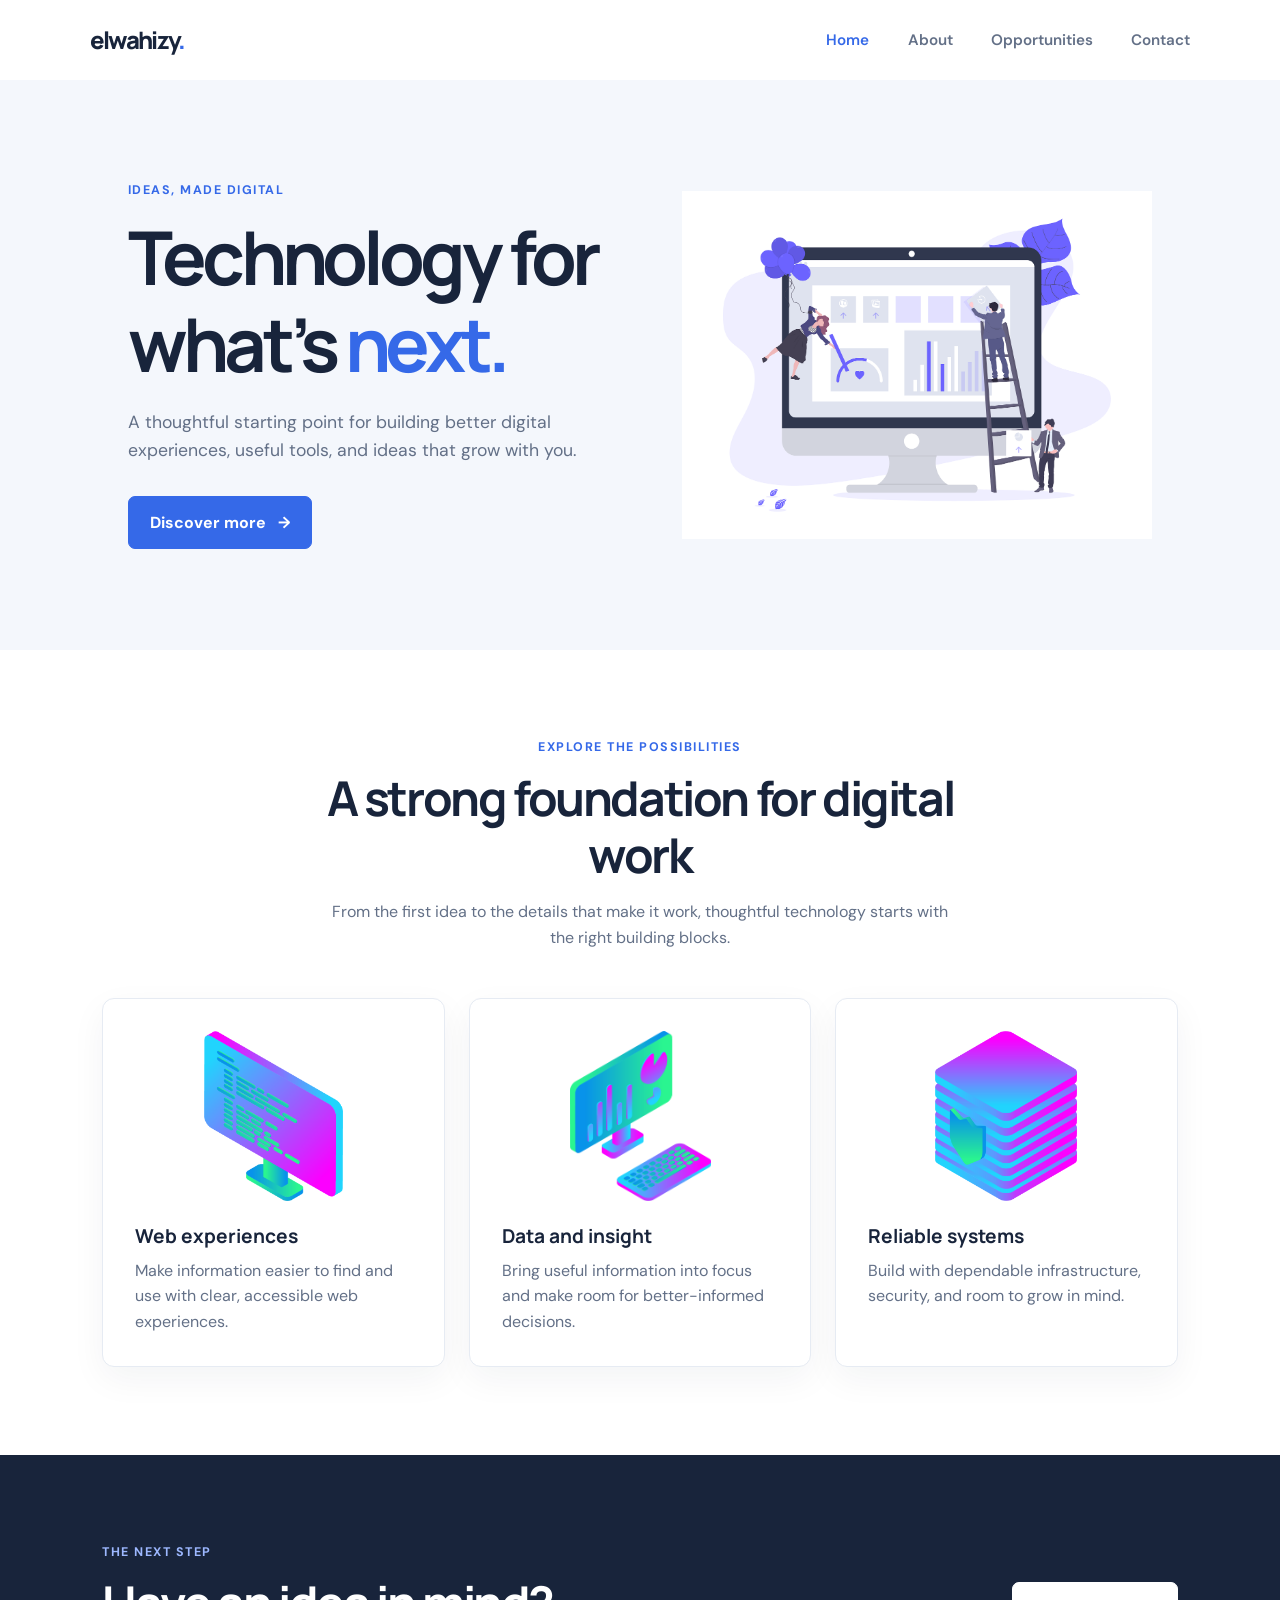
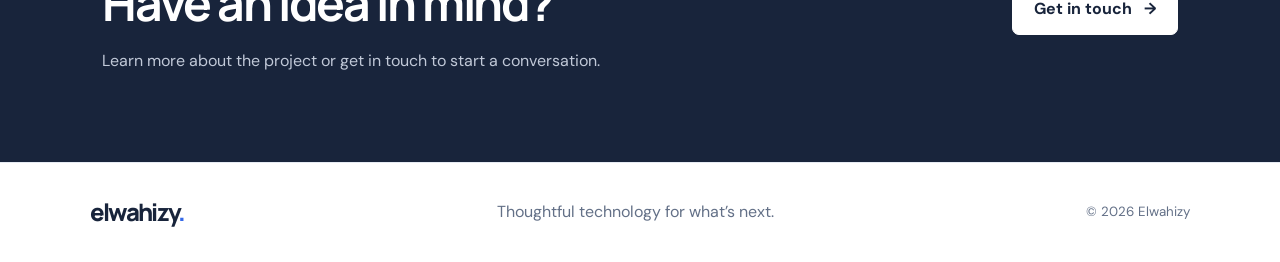
==== index.html @ 91eff5b7 "Repair canonical website and Pages root Move site from website/ to repo root, add .nojekyll, replace" ====
<!doctype html>
<html lang="en">
<head>
  <meta charset="utf-8">
  <meta name="viewport" content="width=device-width, initial-scale=1">
  <meta name="description" content="Explore thoughtful technology, web, and digital project ideas.">
  <title>Elwahizy | Technology for what’s next</title>
  <link rel="stylesheet" href="./style.css">
</head>
<body>
  <a class="skip-link" href="#main">Skip to content</a>
  <header class="site-header">
    <a class="brand" href="./index.html" aria-label="Elwahizy home">elwahizy<span>.</span></a>
    <nav aria-label="Main navigation">
      <ul class="main-nav">
        <li><a aria-current="page" href="./index.html">Home</a></li>
        <li><a href="./about.html">About</a></li>
        <li><a href="./jobs.html">Opportunities</a></li>
        <li><a href="./contact.html">Contact</a></li>
      </ul>
    </nav>
  </header>

  <main id="main">
    <section class="hero">
      <div class="hero-copy">
        <p class="eyebrow">Ideas, made digital</p>
        <h1>Technology for what’s <span>next.</span></h1>
        <p class="hero-text">A thoughtful starting point for building better digital experiences, useful tools, and ideas that grow with you.</p>
        <a class="button" href="./about.html">Discover more <span aria-hidden="true">→</span></a>
      </div>
      <img class="hero-image" src="./images/img/undraw.png" alt="Illustration of a person working at a computer">
    </section>

    <section class="services section" aria-labelledby="services-title">
      <div class="section-heading">
        <p class="eyebrow">Explore the possibilities</p>
        <h2 id="services-title">A strong foundation for digital work</h2>
        <p>From the first idea to the details that make it work, thoughtful technology starts with the right building blocks.</p>
      </div>
      <div class="card-grid">
        <article class="service-card">
          <img src="./images/img/monitor_coding_2.png" alt="" loading="lazy">
          <h3>Web experiences</h3>
          <p>Make information easier to find and use with clear, accessible web experiences.</p>
        </article>
        <article class="service-card">
          <img src="./images/img/desktop_analytics_2.png" alt="" loading="lazy">
          <h3>Data and insight</h3>
          <p>Bring useful information into focus and make room for better-informed decisions.</p>
        </article>
        <article class="service-card">
          <img src="./images/img/server_safe_2.png" alt="" loading="lazy">
          <h3>Reliable systems</h3>
          <p>Build with dependable infrastructure, security, and room to grow in mind.</p>
        </article>
      </div>
    </section>

    <section class="cta section">
      <div>
        <p class="eyebrow">The next step</p>
        <h2>Have an idea in mind?</h2>
        <p>Learn more about the project or get in touch to start a conversation.</p>
      </div>
      <a class="button button-light" href="./contact.html">Get in touch <span aria-hidden="true">→</span></a>
    </section>
  </main>

  <footer class="site-footer">
    <a class="brand" href="./index.html">elwahizy<span>.</span></a>
    <p>Thoughtful technology for what’s next.</p>
    <small>© 2026 Elwahizy</small>
  </footer>
</body>
</html>
---- style.css ----
@import url('https://fonts.googleapis.com/css2?family=DM+Sans:wght@400;500;600;700&family=Manrope:wght@400;500;600;700;800&display=swap');

:root {
  color-scheme: light;
  --ink: #18243b;
  --muted: #637087;
  --blue: #3569e8;
  --blue-dark: #244fc0;
  --pale: #f4f7fc;
  --line: #e6ebf3;
}

* {
  box-sizing: border-box;
}

html {
  scroll-behavior: smooth;
}

body {
  margin: 0;
  color: var(--ink);
  font-family: 'DM Sans', sans-serif;
  line-height: 1.6;
}

a {
  color: inherit;
}

a:focus-visible {
  outline: 3px solid #f1ab48;
  outline-offset: 4px;
}

.skip-link {
  position: absolute;
  top: -5rem;
  left: 1rem;
  z-index: 2;
  padding: 0.75rem 1rem;
  background: #fff;
}

.skip-link:focus {
  top: 1rem;
}

.site-header {
  position: relative;
  z-index: 1;
  display: flex;
  min-height: 80px;
  align-items: center;
  justify-content: space-between;
  gap: 1.5rem;
  padding: 0 clamp(1.25rem, 7vw, 7rem);
  background: #fff;
}

.brand {
  color: var(--ink);
  font-family: 'Manrope', sans-serif;
  font-size: 1.5rem;
  font-weight: 800;
  letter-spacing: -0.07em;
  text-decoration: none;
}

.brand span {
  color: var(--blue);
}

.main-nav {
  display: flex;
  align-items: center;
  gap: clamp(1rem, 3vw, 2.5rem);
  margin: 0;
  padding: 0;
  list-style: none;
}

.main-nav a {
  color: var(--muted);
  font-size: 0.95rem;
  font-weight: 600;
  text-decoration: none;
  transition: color 160ms ease;
}

.main-nav a:hover,
.main-nav a[aria-current="page"] {
  color: var(--blue);
}

.hero {
  display: grid;
  min-height: 570px;
  grid-template-columns: minmax(0, 1fr) minmax(300px, 0.9fr);
  align-items: center;
  gap: 2rem;
  padding: 4rem clamp(1.25rem, 10vw, 10rem);
  background: var(--pale);
}

.hero-copy {
  max-width: 600px;
}

.eyebrow {
  margin: 0 0 0.75rem;
  color: var(--blue);
  font-size: 0.78rem;
  font-weight: 700;
  letter-spacing: 0.12em;
  text-transform: uppercase;
}

h1,
h2,
h3 {
  margin-top: 0;
  font-family: 'Manrope', sans-serif;
  line-height: 1.18;
}

h1 {
  max-width: 630px;
  margin-bottom: 1.25rem;
  font-size: clamp(2.8rem, 5.8vw, 5rem);
  letter-spacing: -0.065em;
}

h1 span {
  color: var(--blue);
}

.hero-text {
  max-width: 500px;
  margin: 0 0 2rem;
  color: var(--muted);
  font-size: 1.1rem;
}

.button {
  display: inline-flex;
  min-height: 50px;
  align-items: center;
  justify-content: center;
  gap: 0.75rem;
  padding: 0.8rem 1.3rem;
  border: 1px solid var(--blue);
  border-radius: 7px;
  background: var(--blue);
  color: #fff;
  font-weight: 700;
  text-decoration: none;
  transition: background 160ms ease, transform 160ms ease;
}

.button:hover {
  transform: translateY(-2px);
  border-color: var(--blue-dark);
  background: var(--blue-dark);
}

.hero-image {
  display: block;
  width: 100%;
  max-width: 490px;
  max-height: 400px;
  justify-self: end;
  object-fit: contain;
}

.section {
  padding: 5.5rem clamp(1.25rem, 8vw, 8rem);
}

.section-heading {
  max-width: 640px;
  margin: 0 auto 3rem;
  text-align: center;
}

.section-heading h2,
.cta h2,
.page-hero h1 {
  margin-bottom: 1rem;
  font-size: clamp(2rem, 4vw, 3rem);
  letter-spacing: -0.05em;
}

.section-heading > p:last-child,
.cta > div > p:last-child {
  margin-bottom: 0;
  color: var(--muted);
}

.card-grid {
  display: grid;
  max-width: 1120px;
  grid-template-columns: repeat(3, minmax(0, 1fr));
  gap: 1.5rem;
  margin: 0 auto;
}

.service-card {
  padding: 2rem;
  border: 1px solid var(--line);
  border-radius: 12px;
  background: #fff;
  box-shadow: 0 12px 35px rgb(24 36 59 / 5%);
}

.service-card img {
  display: block;
  width: 100%;
  height: 170px;
  margin-bottom: 1.5rem;
  object-fit: contain;
}

.service-card h3 {
  margin-bottom: 0.6rem;
  font-size: 1.2rem;
}

.service-card p {
  margin: 0;
  color: var(--muted);
}

.cta {
  display: flex;
  align-items: center;
  justify-content: space-between;
  gap: 2rem;
  background: var(--ink);
  color: #fff;
}

.cta h2 {
  margin-bottom: 0.5rem;
}

.cta .eyebrow {
  color: #9db8ff;
}

.cta > div > p:last-child {
  color: #c1c9d8;
}

.button-light {
  flex-shrink: 0;
  border-color: #fff;
  background: #fff;
  color: var(--ink);
}

.button-light:hover {
  border-color: #e8edfa;
  background: #e8edfa;
  color: var(--ink);
}

.page-hero {
  min-height: 390px;
  padding: 6rem clamp(1.25rem, 10vw, 10rem);
  background: var(--pale);
}

.page-hero h1 {
  max-width: 760px;
  font-size: clamp(2.7rem, 5vw, 4.5rem);
}

.page-hero > p:last-child,
.content-section > p {
  max-width: 680px;
  color: var(--muted);
  font-size: 1.1rem;
}

.content-section {
  min-height: 300px;
}

.content-section h2 {
  font-size: 1.75rem;
}

.site-footer {
  display: flex;
  min-height: 100px;
  align-items: center;
  justify-content: space-between;
  gap: 1.5rem;
  padding: 1.5rem clamp(1.25rem, 7vw, 7rem);
  border-top: 1px solid var(--line);
}

.site-footer p,
.site-footer small {
  margin: 0;
  color: var(--muted);
}

@media (max-width: 760px) {
  .site-header {
    min-height: 72px;
    flex-wrap: wrap;
    justify-content: center;
    padding-top: 0.75rem;
    padding-bottom: 0.75rem;
  }

  .main-nav {
    flex-wrap: wrap;
    justify-content: center;
    gap: 0.75rem 1.25rem;
  }

  .hero {
    min-height: auto;
    grid-template-columns: 1fr;
    gap: 2.5rem;
    padding-top: 4rem;
    padding-bottom: 4rem;
  }

  .hero-image {
    width: min(100%, 420px);
    justify-self: center;
  }

  .card-grid {
    grid-template-columns: 1fr;
  }

  .service-card {
    display: grid;
    grid-template-columns: minmax(100px, 0.4fr) 1fr;
    align-items: center;
    column-gap: 1.5rem;
  }

  .service-card img {
    grid-row: span 2;
    height: 120px;
    margin: 0;
  }

  .service-card h3 {
    align-self: end;
  }

  .cta,
  .site-footer {
    align-items: flex-start;
    flex-direction: column;
  }
}

@media (max-width: 420px) {
  .main-nav {
    gap: 0.5rem 0.9rem;
  }

  .main-nav a {
    font-size: 0.85rem;
  }

  .section {
    padding-top: 4rem;
    padding-bottom: 4rem;
  }

  .service-card {
    display: block;
  }

  .service-card img {
    height: 140px;
    margin-bottom: 1.25rem;
  }
}

@media (prefers-reduced-motion: reduce) {
  *,
  *::before,
  *::after {
    scroll-behavior: auto !important;
    transition-duration: 0.01ms !important;
  }
}

.value-list {
  max-width: 680px;
  margin: 0 0 2rem;
  padding-left: 1.25rem;
  color: var(--muted);
  font-size: 1.1rem;
}

.value-list li + li {
  margin-top: 0.5rem;
}

.content-section a:not(.button) {
  color: var(--blue-dark);
  text-underline-offset: 3px;
}

.content-section {
  min-height: 0;
}
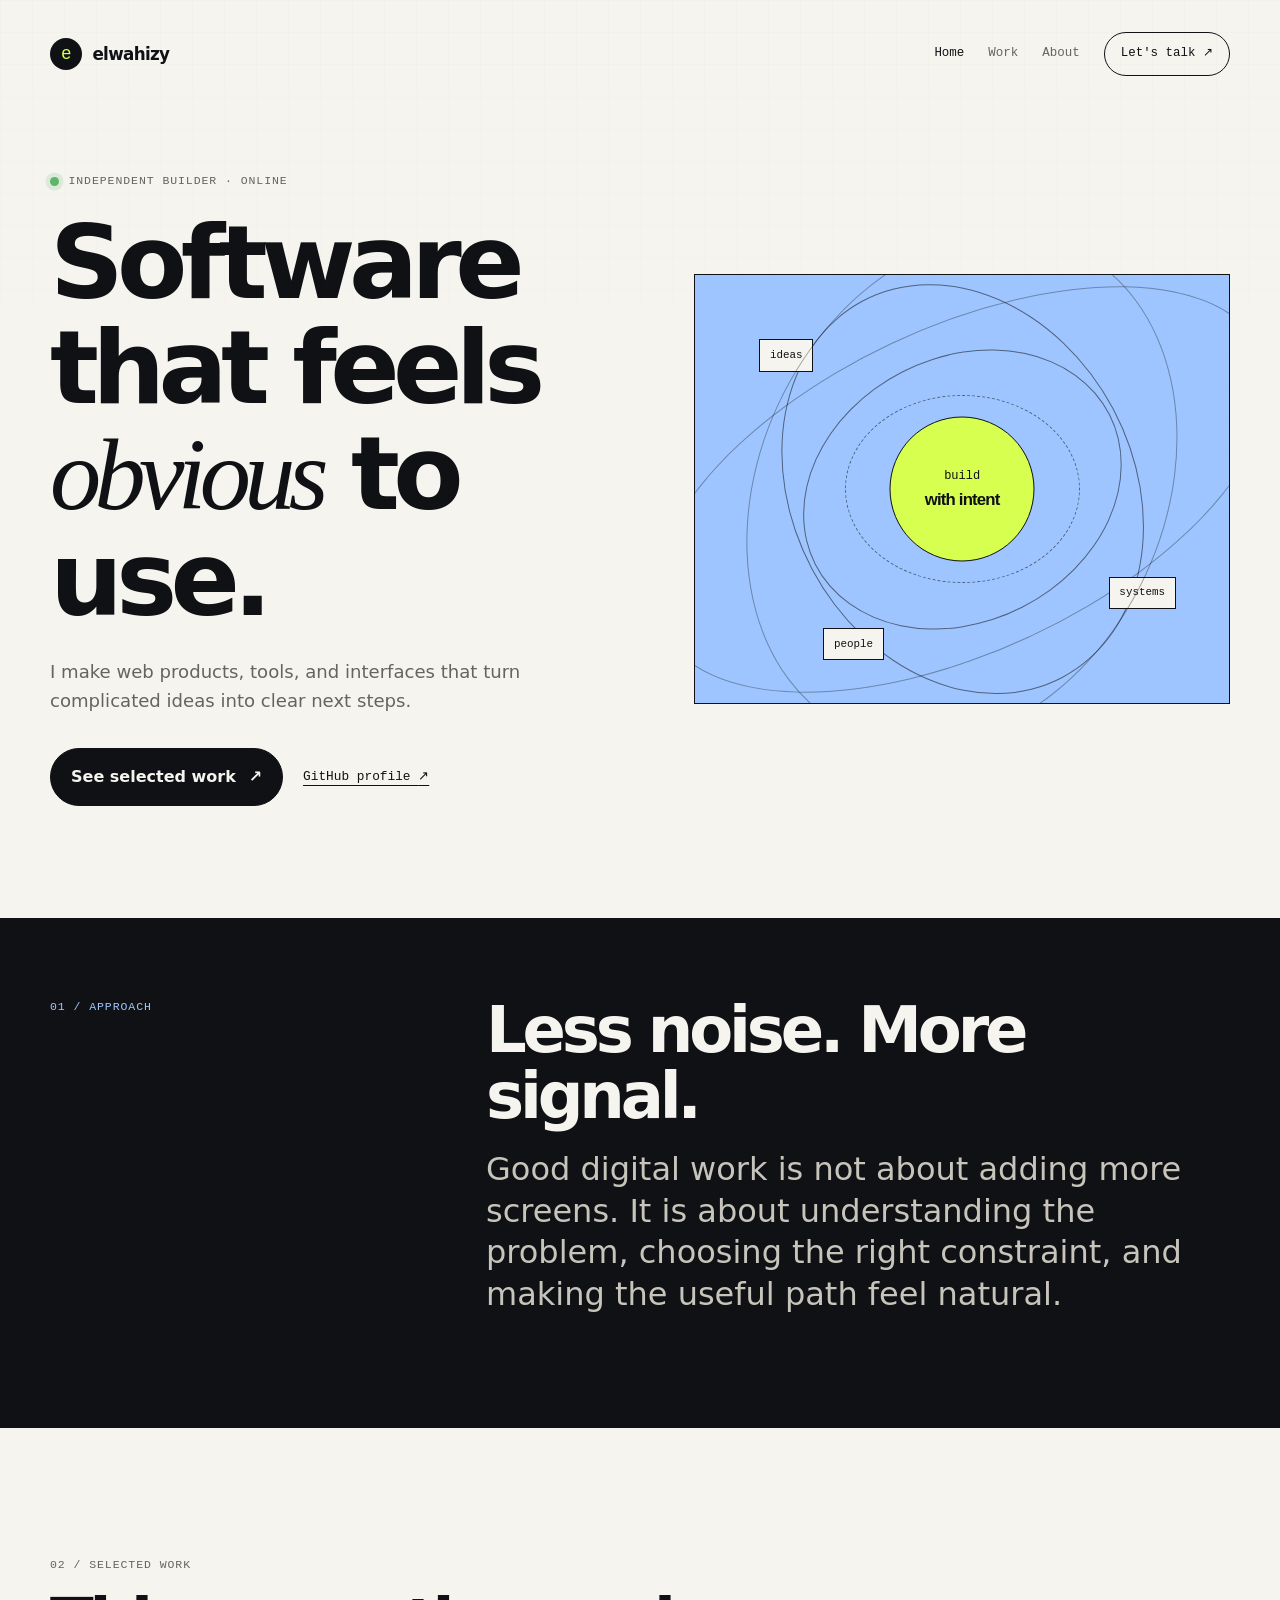
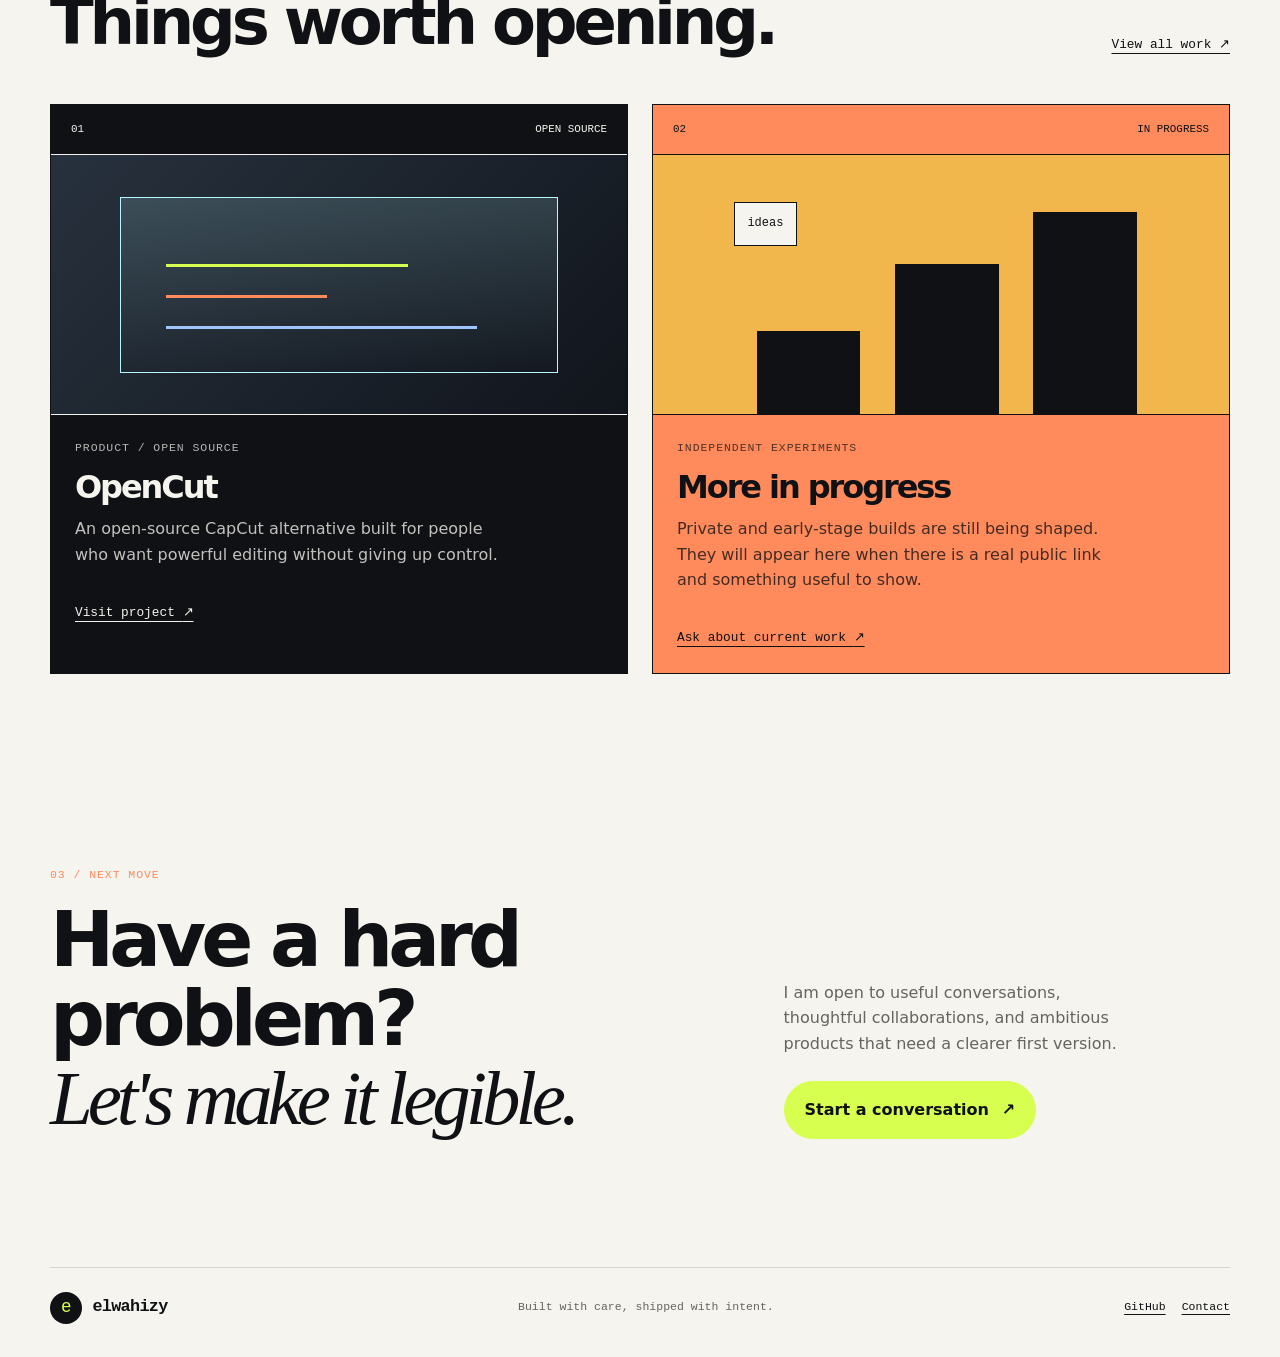
==== commit 2ffc2259: "Modernize personal site and repair Pages root" ====
--- a/index.html
+++ b/index.html
@@ -1,76 +1,14 @@
 <!doctype html>
 <html lang="en">
 <head>
-  <meta charset="utf-8">
-  <meta name="viewport" content="width=device-width, initial-scale=1">
-  <meta name="description" content="Explore thoughtful technology, web, and digital project ideas.">
-  <title>Elwahizy | Technology for what’s next</title>
-  <link rel="stylesheet" href="./style.css">
+<meta charset="utf-8"><meta name="viewport" content="width=device-width, initial-scale=1"><meta name="description" content="Elwahizy builds thoughtful web experiences and open-source tools with a bias toward clarity and momentum."><meta name="theme-color" content="#101114"><meta property="og:type" content="website"><meta property="og:title" content="Elwahizy — useful software, clearly made"><meta property="og:description" content="A personal portfolio for Elwahizy: selected work, experiments, and ways to connect."><meta property="og:image" content="https://elwahizy.github.io/elwahizy.website/og-image.svg"><meta property="og:url" content="https://elwahizy.github.io/elwahizy.website/"><meta name="twitter:card" content="summary_large_image"><link rel="canonical" href="https://elwahizy.github.io/elwahizy.website/"><link rel="icon" href="./favicon.svg" type="image/svg+xml"><link rel="stylesheet" href="./style.css"><title>Elwahizy — useful software, clearly made</title>
 </head>
-<body>
-  <a class="skip-link" href="#main">Skip to content</a>
-  <header class="site-header">
-    <a class="brand" href="./index.html" aria-label="Elwahizy home">elwahizy<span>.</span></a>
-    <nav aria-label="Main navigation">
-      <ul class="main-nav">
-        <li><a aria-current="page" href="./index.html">Home</a></li>
-        <li><a href="./about.html">About</a></li>
-        <li><a href="./jobs.html">Opportunities</a></li>
-        <li><a href="./contact.html">Contact</a></li>
-      </ul>
-    </nav>
-  </header>
-
-  <main id="main">
-    <section class="hero">
-      <div class="hero-copy">
-        <p class="eyebrow">Ideas, made digital</p>
-        <h1>Technology for what’s <span>next.</span></h1>
-        <p class="hero-text">A thoughtful starting point for building better digital experiences, useful tools, and ideas that grow with you.</p>
-        <a class="button" href="./about.html">Discover more <span aria-hidden="true">→</span></a>
-      </div>
-      <img class="hero-image" src="./images/img/undraw.png" alt="Illustration of a person working at a computer">
-    </section>
-
-    <section class="services section" aria-labelledby="services-title">
-      <div class="section-heading">
-        <p class="eyebrow">Explore the possibilities</p>
-        <h2 id="services-title">A strong foundation for digital work</h2>
-        <p>From the first idea to the details that make it work, thoughtful technology starts with the right building blocks.</p>
-      </div>
-      <div class="card-grid">
-        <article class="service-card">
-          <img src="./images/img/monitor_coding_2.png" alt="" loading="lazy">
-          <h3>Web experiences</h3>
-          <p>Make information easier to find and use with clear, accessible web experiences.</p>
-        </article>
-        <article class="service-card">
-          <img src="./images/img/desktop_analytics_2.png" alt="" loading="lazy">
-          <h3>Data and insight</h3>
-          <p>Bring useful information into focus and make room for better-informed decisions.</p>
-        </article>
-        <article class="service-card">
-          <img src="./images/img/server_safe_2.png" alt="" loading="lazy">
-          <h3>Reliable systems</h3>
-          <p>Build with dependable infrastructure, security, and room to grow in mind.</p>
-        </article>
-      </div>
-    </section>
-
-    <section class="cta section">
-      <div>
-        <p class="eyebrow">The next step</p>
-        <h2>Have an idea in mind?</h2>
-        <p>Learn more about the project or get in touch to start a conversation.</p>
-      </div>
-      <a class="button button-light" href="./contact.html">Get in touch <span aria-hidden="true">→</span></a>
-    </section>
-  </main>
-
-  <footer class="site-footer">
-    <a class="brand" href="./index.html">elwahizy<span>.</span></a>
-    <p>Thoughtful technology for what’s next.</p>
-    <small>© 2026 Elwahizy</small>
-  </footer>
-</body>
+<body><a class="skip-link" href="#main">Skip to content</a>
+<header class="site-header"><a class="wordmark" href="./index.html" aria-label="Elwahizy home"><span class="wordmark-mark">e</span><span>elwahizy</span></a><nav class="site-nav" aria-label="Primary navigation"><a aria-current="page" href="./index.html">Home</a><a href="./projects.html">Work</a><a href="./about.html">About</a><a class="nav-cta" href="./contact.html">Let's talk <span aria-hidden="true">↗</span></a></nav></header>
+<main id="main">
+<section class="hero shell"><div class="hero-copy"><p class="kicker"><span class="status-dot"></span> Independent builder · online</p><h1>Software that feels <em>obvious</em> to use.</h1><p class="hero-lede">I make web products, tools, and interfaces that turn complicated ideas into clear next steps.</p><div class="hero-actions"><a class="button button-primary" href="./projects.html">See selected work <span aria-hidden="true">↗</span></a><a class="text-link" href="https://github.com/elwahizy" target="_blank" rel="noreferrer">GitHub profile <span aria-hidden="true">↗</span></a></div></div><div class="hero-art" aria-label="Abstract illustration of connected product layers" role="img"><div class="orbit orbit-one"></div><div class="orbit orbit-two"></div><div class="orbit orbit-three"></div><div class="hero-core"><span>build</span><strong>with intent</strong></div><span class="art-label art-label-one">ideas</span><span class="art-label art-label-two">systems</span><span class="art-label art-label-three">people</span></div></section>
+<section class="intro-band"><div class="shell split-intro"><p class="section-index">01 / Approach</p><div><h2>Less noise. More signal.</h2><p class="large-copy">Good digital work is not about adding more screens. It is about understanding the problem, choosing the right constraint, and making the useful path feel natural.</p></div></div></section>
+<section class="section shell" aria-labelledby="work-title"><div class="section-heading"><div><p class="section-index">02 / Selected work</p><h2 id="work-title">Things worth opening.</h2></div><a class="text-link" href="./projects.html">View all work <span aria-hidden="true">↗</span></a></div><div class="project-grid"><article class="project-card project-card-dark"><div class="project-card-top"><span>01</span><span>Open source</span></div><div class="project-visual visual-opencut"><span class="visual-window"></span><span class="visual-line line-one"></span><span class="visual-line line-two"></span><span class="visual-line line-three"></span></div><div class="project-card-body"><p class="project-type">Product / open source</p><h3>OpenCut</h3><p>An open-source CapCut alternative built for people who want powerful editing without giving up control.</p><a class="card-link" href="https://opencut.app" target="_blank" rel="noreferrer">Visit project <span aria-hidden="true">↗</span></a></div></article><article class="project-card project-card-warm"><div class="project-card-top"><span>02</span><span>In progress</span></div><div class="project-visual visual-leonida"><span class="metric metric-one">ideas</span><span class="metric metric-two">testing</span><span class="visual-bar bar-one"></span><span class="visual-bar bar-two"></span><span class="visual-bar bar-three"></span></div><div class="project-card-body"><p class="project-type">Independent experiments</p><h3>More in progress</h3><p>Private and early-stage builds are still being shaped. They will appear here when there is a real public link and something useful to show.</p><a class="card-link" href="./contact.html">Ask about current work <span aria-hidden="true">↗</span></a></div></article></div></section>
+<section class="closing-cta shell" aria-labelledby="contact-title"><p class="section-index">03 / Next move</p><div class="closing-layout"><h2 id="contact-title">Have a hard problem?<br><em>Let's make it legible.</em></h2><div><p>I am open to useful conversations, thoughtful collaborations, and ambitious products that need a clearer first version.</p><a class="button button-light" href="./contact.html">Start a conversation <span aria-hidden="true">↗</span></a></div></div></section>
+</main><footer class="site-footer shell"><a class="wordmark" href="./index.html"><span class="wordmark-mark">e</span><span>elwahizy</span></a><p>Built with care, shipped with intent.</p><div class="footer-links"><a href="https://github.com/elwahizy" target="_blank" rel="noreferrer">GitHub</a><a href="./contact.html">Contact</a></div></footer></body>
 </html>
--- a/style.css
+++ b/style.css
@@ -1,419 +1 @@
-@import url('https://fonts.googleapis.com/css2?family=DM+Sans:wght@400;500;600;700&family=Manrope:wght@400;500;600;700;800&display=swap');
-
-:root {
-  color-scheme: light;
-  --ink: #18243b;
-  --muted: #637087;
-  --blue: #3569e8;
-  --blue-dark: #244fc0;
-  --pale: #f4f7fc;
-  --line: #e6ebf3;
-}
-
-* {
-  box-sizing: border-box;
-}
-
-html {
-  scroll-behavior: smooth;
-}
-
-body {
-  margin: 0;
-  color: var(--ink);
-  font-family: 'DM Sans', sans-serif;
-  line-height: 1.6;
-}
-
-a {
-  color: inherit;
-}
-
-a:focus-visible {
-  outline: 3px solid #f1ab48;
-  outline-offset: 4px;
-}
-
-.skip-link {
-  position: absolute;
-  top: -5rem;
-  left: 1rem;
-  z-index: 2;
-  padding: 0.75rem 1rem;
-  background: #fff;
-}
-
-.skip-link:focus {
-  top: 1rem;
-}
-
-.site-header {
-  position: relative;
-  z-index: 1;
-  display: flex;
-  min-height: 80px;
-  align-items: center;
-  justify-content: space-between;
-  gap: 1.5rem;
-  padding: 0 clamp(1.25rem, 7vw, 7rem);
-  background: #fff;
-}
-
-.brand {
-  color: var(--ink);
-  font-family: 'Manrope', sans-serif;
-  font-size: 1.5rem;
-  font-weight: 800;
-  letter-spacing: -0.07em;
-  text-decoration: none;
-}
-
-.brand span {
-  color: var(--blue);
-}
-
-.main-nav {
-  display: flex;
-  align-items: center;
-  gap: clamp(1rem, 3vw, 2.5rem);
-  margin: 0;
-  padding: 0;
-  list-style: none;
-}
-
-.main-nav a {
-  color: var(--muted);
-  font-size: 0.95rem;
-  font-weight: 600;
-  text-decoration: none;
-  transition: color 160ms ease;
-}
-
-.main-nav a:hover,
-.main-nav a[aria-current="page"] {
-  color: var(--blue);
-}
-
-.hero {
-  display: grid;
-  min-height: 570px;
-  grid-template-columns: minmax(0, 1fr) minmax(300px, 0.9fr);
-  align-items: center;
-  gap: 2rem;
-  padding: 4rem clamp(1.25rem, 10vw, 10rem);
-  background: var(--pale);
-}
-
-.hero-copy {
-  max-width: 600px;
-}
-
-.eyebrow {
-  margin: 0 0 0.75rem;
-  color: var(--blue);
-  font-size: 0.78rem;
-  font-weight: 700;
-  letter-spacing: 0.12em;
-  text-transform: uppercase;
-}
-
-h1,
-h2,
-h3 {
-  margin-top: 0;
-  font-family: 'Manrope', sans-serif;
-  line-height: 1.18;
-}
-
-h1 {
-  max-width: 630px;
-  margin-bottom: 1.25rem;
-  font-size: clamp(2.8rem, 5.8vw, 5rem);
-  letter-spacing: -0.065em;
-}
-
-h1 span {
-  color: var(--blue);
-}
-
-.hero-text {
-  max-width: 500px;
-  margin: 0 0 2rem;
-  color: var(--muted);
-  font-size: 1.1rem;
-}
-
-.button {
-  display: inline-flex;
-  min-height: 50px;
-  align-items: center;
-  justify-content: center;
-  gap: 0.75rem;
-  padding: 0.8rem 1.3rem;
-  border: 1px solid var(--blue);
-  border-radius: 7px;
-  background: var(--blue);
-  color: #fff;
-  font-weight: 700;
-  text-decoration: none;
-  transition: background 160ms ease, transform 160ms ease;
-}
-
-.button:hover {
-  transform: translateY(-2px);
-  border-color: var(--blue-dark);
-  background: var(--blue-dark);
-}
-
-.hero-image {
-  display: block;
-  width: 100%;
-  max-width: 490px;
-  max-height: 400px;
-  justify-self: end;
-  object-fit: contain;
-}
-
-.section {
-  padding: 5.5rem clamp(1.25rem, 8vw, 8rem);
-}
-
-.section-heading {
-  max-width: 640px;
-  margin: 0 auto 3rem;
-  text-align: center;
-}
-
-.section-heading h2,
-.cta h2,
-.page-hero h1 {
-  margin-bottom: 1rem;
-  font-size: clamp(2rem, 4vw, 3rem);
-  letter-spacing: -0.05em;
-}
-
-.section-heading > p:last-child,
-.cta > div > p:last-child {
-  margin-bottom: 0;
-  color: var(--muted);
-}
-
-.card-grid {
-  display: grid;
-  max-width: 1120px;
-  grid-template-columns: repeat(3, minmax(0, 1fr));
-  gap: 1.5rem;
-  margin: 0 auto;
-}
-
-.service-card {
-  padding: 2rem;
-  border: 1px solid var(--line);
-  border-radius: 12px;
-  background: #fff;
-  box-shadow: 0 12px 35px rgb(24 36 59 / 5%);
-}
-
-.service-card img {
-  display: block;
-  width: 100%;
-  height: 170px;
-  margin-bottom: 1.5rem;
-  object-fit: contain;
-}
-
-.service-card h3 {
-  margin-bottom: 0.6rem;
-  font-size: 1.2rem;
-}
-
-.service-card p {
-  margin: 0;
-  color: var(--muted);
-}
-
-.cta {
-  display: flex;
-  align-items: center;
-  justify-content: space-between;
-  gap: 2rem;
-  background: var(--ink);
-  color: #fff;
-}
-
-.cta h2 {
-  margin-bottom: 0.5rem;
-}
-
-.cta .eyebrow {
-  color: #9db8ff;
-}
-
-.cta > div > p:last-child {
-  color: #c1c9d8;
-}
-
-.button-light {
-  flex-shrink: 0;
-  border-color: #fff;
-  background: #fff;
-  color: var(--ink);
-}
-
-.button-light:hover {
-  border-color: #e8edfa;
-  background: #e8edfa;
-  color: var(--ink);
-}
-
-.page-hero {
-  min-height: 390px;
-  padding: 6rem clamp(1.25rem, 10vw, 10rem);
-  background: var(--pale);
-}
-
-.page-hero h1 {
-  max-width: 760px;
-  font-size: clamp(2.7rem, 5vw, 4.5rem);
-}
-
-.page-hero > p:last-child,
-.content-section > p {
-  max-width: 680px;
-  color: var(--muted);
-  font-size: 1.1rem;
-}
-
-.content-section {
-  min-height: 300px;
-}
-
-.content-section h2 {
-  font-size: 1.75rem;
-}
-
-.site-footer {
-  display: flex;
-  min-height: 100px;
-  align-items: center;
-  justify-content: space-between;
-  gap: 1.5rem;
-  padding: 1.5rem clamp(1.25rem, 7vw, 7rem);
-  border-top: 1px solid var(--line);
-}
-
-.site-footer p,
-.site-footer small {
-  margin: 0;
-  color: var(--muted);
-}
-
-@media (max-width: 760px) {
-  .site-header {
-    min-height: 72px;
-    flex-wrap: wrap;
-    justify-content: center;
-    padding-top: 0.75rem;
-    padding-bottom: 0.75rem;
-  }
-
-  .main-nav {
-    flex-wrap: wrap;
-    justify-content: center;
-    gap: 0.75rem 1.25rem;
-  }
-
-  .hero {
-    min-height: auto;
-    grid-template-columns: 1fr;
-    gap: 2.5rem;
-    padding-top: 4rem;
-    padding-bottom: 4rem;
-  }
-
-  .hero-image {
-    width: min(100%, 420px);
-    justify-self: center;
-  }
-
-  .card-grid {
-    grid-template-columns: 1fr;
-  }
-
-  .service-card {
-    display: grid;
-    grid-template-columns: minmax(100px, 0.4fr) 1fr;
-    align-items: center;
-    column-gap: 1.5rem;
-  }
-
-  .service-card img {
-    grid-row: span 2;
-    height: 120px;
-    margin: 0;
-  }
-
-  .service-card h3 {
-    align-self: end;
-  }
-
-  .cta,
-  .site-footer {
-    align-items: flex-start;
-    flex-direction: column;
-  }
-}
-
-@media (max-width: 420px) {
-  .main-nav {
-    gap: 0.5rem 0.9rem;
-  }
-
-  .main-nav a {
-    font-size: 0.85rem;
-  }
-
-  .section {
-    padding-top: 4rem;
-    padding-bottom: 4rem;
-  }
-
-  .service-card {
-    display: block;
-  }
-
-  .service-card img {
-    height: 140px;
-    margin-bottom: 1.25rem;
-  }
-}
-
-@media (prefers-reduced-motion: reduce) {
-  *,
-  *::before,
-  *::after {
-    scroll-behavior: auto !important;
-    transition-duration: 0.01ms !important;
-  }
-}
-
-.value-list {
-  max-width: 680px;
-  margin: 0 0 2rem;
-  padding-left: 1.25rem;
-  color: var(--muted);
-  font-size: 1.1rem;
-}
-
-.value-list li + li {
-  margin-top: 0.5rem;
-}
-
-.content-section a:not(.button) {
-  color: var(--blue-dark);
-  text-underline-offset: 3px;
-}
-
-.content-section {
-  min-height: 0;
-}
+:root{--ink:#101114;--paper:#f5f4ef;--muted:#65645e;--line:#d8d6ce;--acid:#d7ff4f;--blue:#9ec5ff;--orange:#ff8a5b;--max:1180px}*{box-sizing:border-box}html{scroll-behavior:smooth}body{margin:0;background:var(--paper);color:var(--ink);font-family:Manrope,system-ui,sans-serif;line-height:1.6}body:before{content:"";position:fixed;inset:0;pointer-events:none;opacity:.17;background-image:linear-gradient(rgba(16,17,20,.08) 1px,transparent 1px),linear-gradient(90deg,rgba(16,17,20,.08) 1px,transparent 1px);background-size:32px 32px;mask-image:linear-gradient(to bottom,black,transparent 80%)}a{color:inherit}button,a{outline-offset:4px}a:focus-visible{outline:3px solid var(--orange);border-radius:2px}.shell{width:min(calc(100% - 3rem),var(--max));margin-inline:auto}.skip-link{position:absolute;left:1rem;top:-5rem;z-index:20;padding:.7rem 1rem;background:var(--acid);color:var(--ink);font-weight:700}.skip-link:focus{top:1rem}.site-header{position:relative;z-index:2;display:flex;align-items:center;justify-content:space-between;gap:2rem;width:min(calc(100% - 3rem),var(--max));margin:0 auto;padding:2rem 0}.wordmark{display:inline-flex;align-items:center;gap:.65rem;font-size:1.05rem;font-weight:800;letter-spacing:-.04em;text-decoration:none}.wordmark-mark{display:grid;width:2rem;height:2rem;place-items:center;border-radius:50%;background:var(--ink);color:var(--acid);font-family:"DM Mono",monospace;font-size:1.1rem;font-weight:500}.site-nav{display:flex;align-items:center;gap:1.5rem;font-family:"DM Mono",monospace;font-size:.78rem}.site-nav a{text-decoration:none}.site-nav a:not(.nav-cta){color:var(--muted)}.site-nav a:not(.nav-cta):hover,.site-nav a[aria-current=page]:not(.nav-cta){color:var(--ink)}.nav-cta{padding:.7rem 1rem;border:1px solid var(--ink);border-radius:999px;background:transparent}.nav-cta:hover{background:var(--ink);color:var(--paper)}.hero{display:grid;grid-template-columns:minmax(0,1.04fr) minmax(320px,.96fr);align-items:center;gap:4rem;min-height:650px;padding:4rem 0 7rem}.kicker,.section-index,.project-type{font-family:"DM Mono",monospace;font-size:.72rem;letter-spacing:.08em;text-transform:uppercase}.kicker{display:flex;align-items:center;gap:.6rem;color:var(--muted)}.status-dot{width:.55rem;height:.55rem;border-radius:50%;background:#5eb66a;box-shadow:0 0 0 .28rem rgba(94,182,106,.16)}h1,h2,h3,p{margin-top:0}h1,h2,h3{letter-spacing:-.065em;line-height:1.03}h1{max-width:730px;margin:1.2rem 0 1.6rem;font-size:clamp(3.6rem,8vw,7.4rem);font-weight:700}h1 em,h2 em{font-family:Georgia,serif;font-weight:400}.hero-lede{max-width:520px;margin-bottom:2rem;color:var(--muted);font-size:1.13rem}.hero-actions{display:flex;align-items:center;flex-wrap:wrap;gap:1.25rem}.button{display:inline-flex;align-items:center;gap:.8rem;padding:.95rem 1.25rem;border:1px solid var(--ink);border-radius:999px;font-weight:700;text-decoration:none;transition:transform .2s ease,background .2s ease,color .2s ease}.button:hover{transform:translateY(-3px)}.button-primary{background:var(--ink);color:var(--paper)}.button-primary:hover{background:#303136}.button-light{background:var(--acid);color:var(--ink);border-color:var(--acid)}.text-link,.card-link{font-family:"DM Mono",monospace;font-size:.8rem;text-underline-offset:5px}.text-link{text-decoration:underline}.hero-art{position:relative;min-height:430px;overflow:hidden;border:1px solid var(--ink);background:var(--blue)}.hero-art:before,.hero-art:after{content:"";position:absolute;border:1px solid rgba(16,17,20,.35);border-radius:50%}.hero-art:before{inset:12% -12%;transform:rotate(-25deg)}.hero-art:after{inset:-12% 12%;transform:rotate(25deg)}.orbit{position:absolute;inset:10%;border:1px solid rgba(16,17,20,.55);border-radius:50%}.orbit-one{transform:rotate(62deg)}.orbit-two{inset:19%;transform:rotate(-27deg)}.orbit-three{inset:28%;border-style:dashed}.hero-core{position:absolute;top:50%;left:50%;display:flex;width:145px;height:145px;align-items:center;justify-content:center;flex-direction:column;transform:translate(-50%,-50%);border:1px solid var(--ink);border-radius:50%;background:var(--acid);font-family:"DM Mono",monospace;font-size:.75rem;line-height:1.1;text-align:center}.hero-core strong{max-width:90px;margin-top:.45rem;font-family:Manrope,sans-serif;font-size:1.05rem;letter-spacing:-.05em}.art-label{position:absolute;padding:.4rem .6rem;border:1px solid var(--ink);background:var(--paper);font-family:"DM Mono",monospace;font-size:.68rem}.art-label-one{top:15%;left:12%}.art-label-two{right:10%;bottom:22%}.art-label-three{bottom:10%;left:24%}.intro-band{padding:5rem 0;background:var(--ink);color:var(--paper)}.split-intro{display:grid;grid-template-columns:1fr 2fr;gap:4rem}.section-index{margin-bottom:1rem;color:var(--muted)}.intro-band .section-index{color:var(--blue)}.intro-band h2{max-width:600px;margin-bottom:1.2rem;font-size:clamp(2.4rem,5vw,4.5rem)}.large-copy{max-width:730px;font-size:clamp(1.25rem,2.5vw,2rem);line-height:1.3}.intro-band .large-copy{color:#c6c4bb}.section{padding-top:8rem;padding-bottom:8rem}.section-heading{display:flex;align-items:end;justify-content:space-between;gap:2rem;margin-bottom:3rem}.section-heading h2{margin:0;font-size:clamp(2.7rem,5vw,5rem)}.project-grid{display:grid;grid-template-columns:repeat(2,minmax(0,1fr));gap:1.5rem}.project-card{border:1px solid var(--ink)}.project-card-dark{background:var(--ink);color:var(--paper)}.project-card-warm{background:var(--orange)}.project-card-top{display:flex;justify-content:space-between;padding:1rem 1.25rem;border-bottom:1px solid currentColor;font-family:"DM Mono",monospace;font-size:.68rem;text-transform:uppercase}.project-visual{position:relative;height:260px;overflow:hidden;border-bottom:1px solid currentColor}.visual-opencut{background:linear-gradient(135deg,#27313d,#11151c)}.visual-window{position:absolute;inset:16% 12%;border:1px solid #b6f7ff;background:linear-gradient(180deg,rgba(182,247,255,.16),transparent)}.visual-line{position:absolute;left:20%;height:3px;background:var(--acid)}.line-one{top:42%;width:42%}.line-two{top:54%;width:28%;background:#ff8a5b}.line-three{top:66%;width:54%;background:#9ec5ff}.visual-leonida{background:#f2b74c}.metric{position:absolute;padding:.7rem .8rem;border:1px solid var(--ink);background:var(--paper);font-family:"DM Mono",monospace;font-size:.75rem}.metric-one{top:18%;left:14%}.metric-two{top:36%;right:16%}.visual-bar{position:absolute;bottom:0;width:18%;border:1px solid var(--ink);border-bottom:0;background:var(--ink)}.bar-one{left:18%;height:32%}.bar-two{left:42%;height:58%}.bar-three{left:66%;height:78%}.project-card-body{padding:1.5rem}.project-type{margin-bottom:.8rem;opacity:.72}.project-card h3{margin-bottom:.8rem;font-size:2rem}.project-card-body p:not(.project-type){max-width:430px;opacity:.78}.card-link{display:inline-block;margin-top:1.2rem;text-decoration:underline}.closing-cta{padding-top:4rem;padding-bottom:8rem}.closing-cta>.section-index{color:var(--orange)}.closing-layout{display:grid;grid-template-columns:1.2fr .8fr;gap:4rem;align-items:end}.closing-layout h2{margin:0;font-size:clamp(3rem,6vw,6.5rem)}.closing-layout p{max-width:360px;margin-bottom:1.5rem;color:var(--muted)}.site-footer{display:flex;align-items:center;justify-content:space-between;gap:1.5rem;padding-top:1.5rem;padding-bottom:2rem;border-top:1px solid var(--line);font-family:"DM Mono",monospace;font-size:.72rem}.site-footer p{margin:0;color:var(--muted)}.footer-links{display:flex;gap:1rem}.footer-links a{text-decoration:underline;text-underline-offset:4px}.page-intro{padding-top:5rem;padding-bottom:6rem}.page-intro h1{max-width:900px;margin-bottom:1.5rem;font-size:clamp(3.3rem,7vw,7rem)}.page-lede{max-width:650px;color:var(--muted);font-size:1.2rem}.about-grid,.contact-grid{display:grid;grid-template-columns:1fr 2fr;gap:4rem;border-top:1px solid var(--line)}.about-copy{max-width:700px}.about-copy p:last-child,.contact-copy p:first-child{max-width:620px;color:var(--muted);font-size:1.1rem}.principles-band{padding:5rem 0;background:var(--blue)}.principle-grid{display:grid;grid-template-columns:repeat(3,1fr);gap:1px;background:var(--ink);border:1px solid var(--ink)}.principle-grid article{min-height:230px;padding:1.5rem;background:var(--blue)}.principle-grid span{font-family:"DM Mono",monospace;font-size:.75rem}.principle-grid h2{margin:3rem 0 .6rem;font-size:2rem}.principle-grid p{max-width:190px;margin:0;color:#304058}.about-end{padding-bottom:9rem}.about-end h2{max-width:700px;font-size:clamp(2.8rem,6vw,6rem)}.about-end p:not(.section-index){max-width:500px;color:var(--muted)}.project-list{padding-top:1rem}.project-row{display:grid;grid-template-columns:80px 1fr 70px;gap:2rem;align-items:start;padding:3rem 0;border-top:1px solid var(--line)}.project-row-number{font-family:"DM Mono",monospace;color:var(--muted)}.project-row h2{margin:.4rem 0 1rem;font-size:clamp(2.5rem,5vw,5rem)}.project-row-main>p:not(.project-type){max-width:650px;color:var(--muted);font-size:1.1rem}.tag-list{display:flex;flex-wrap:wrap;gap:.5rem;margin-top:1.5rem}.tag-list span{padding:.4rem .6rem;border:1px solid var(--line);border-radius:999px;color:var(--muted);font-family:"DM Mono",monospace;font-size:.65rem}.row-arrow{display:grid;width:3rem;height:3rem;place-items:center;border:1px solid var(--ink);border-radius:50%;font-size:1.4rem;text-decoration:none;transition:transform .2s ease,background .2s ease}.row-arrow:hover{transform:rotate(45deg);background:var(--acid)}.project-note{display:flex;align-items:baseline;gap:2rem;margin-top:3rem;padding:1.5rem 0;border-top:1px dashed var(--line)}.project-note p{color:var(--muted)}.muted-note{padding:1rem 0;border-top:1px dashed var(--line);color:var(--muted);font-family:"DM Mono",monospace;font-size:.8rem}@media(max-width:760px){.shell,.site-header{width:min(calc(100% - 2rem),var(--max))}.site-header{align-items:flex-start;flex-direction:column;padding:1.25rem 0}.site-nav{width:100%;justify-content:space-between;gap:.55rem;font-size:.68rem}.nav-cta{padding:.55rem .7rem}.hero{grid-template-columns:1fr;min-height:0;gap:3rem;padding-top:3rem;padding-bottom:5rem}.hero-art{min-height:330px}.split-intro,.about-grid,.contact-grid,.closing-layout{grid-template-columns:1fr;gap:2rem}.section{padding-top:5rem;padding-bottom:5rem}.section-heading{display:block}.section-heading h2{margin-bottom:1.5rem}.project-grid{grid-template-columns:1fr}.closing-cta{padding-bottom:5rem}.site-footer{align-items:flex-start;flex-direction:column}.principle-grid{grid-template-columns:1fr}.principle-grid article{min-height:0}.principle-grid h2{margin-top:1.6rem}.page-intro{padding-top:3rem;padding-bottom:4rem}.project-row{grid-template-columns:36px 1fr 48px;gap:1rem;padding:2rem 0}.project-row h2{font-size:2.7rem}.project-note{display:block}.project-note p{margin-top:.7rem}}@media(prefers-reduced-motion:reduce){*,*::before,*::after{scroll-behavior:auto!important;transition-duration:.01ms!important}}
